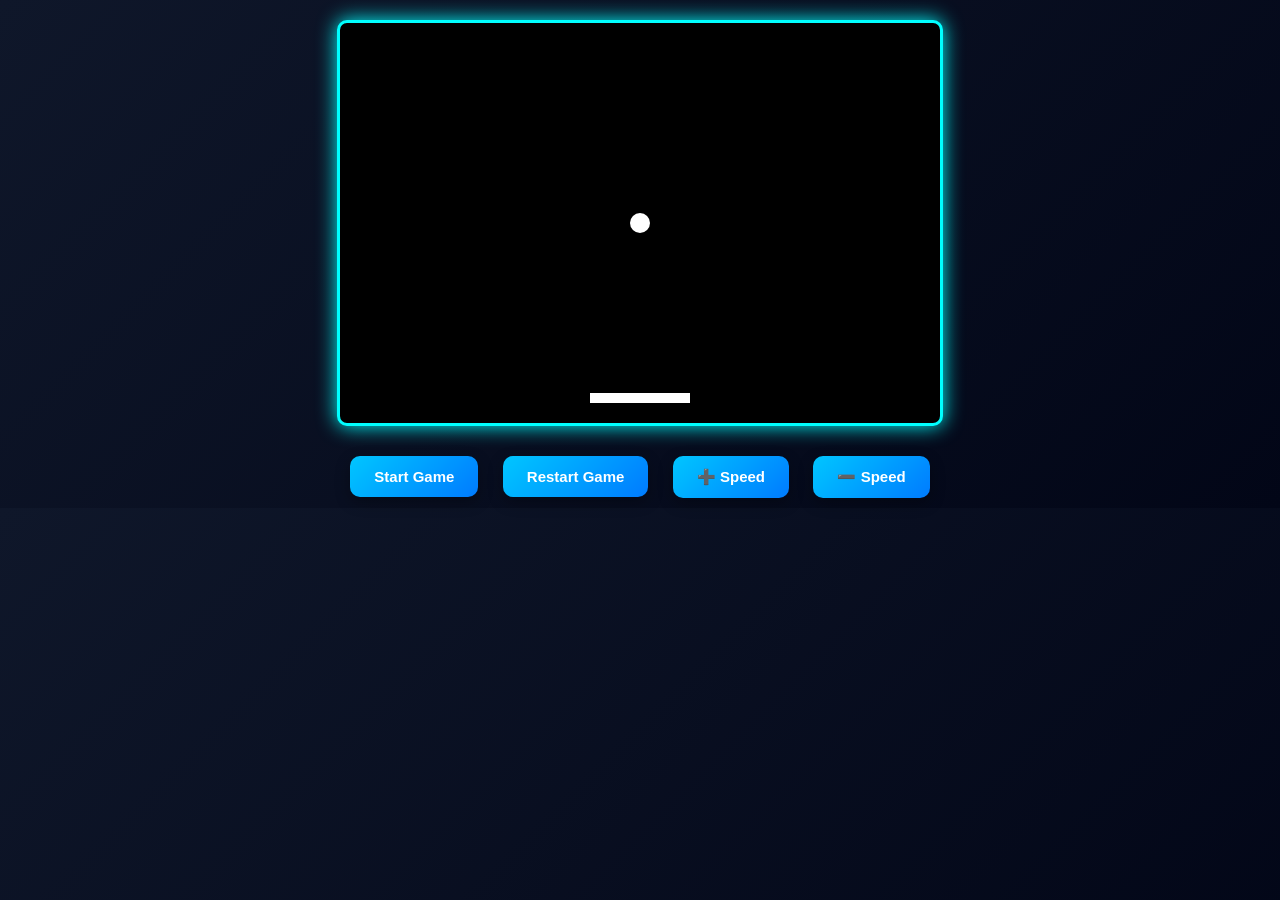
==== index.html @ 1167eeef "Add files via upload" ====
<!DOCTYPE html>
<html lang="en">
<head>
    <meta charset="UTF-8">
    <meta name="viewport" content="width=device-width, initial-scale=1.0">
    <link rel="stylesheet" href="style.css">
    <title>Ping Pong Game</title>
</head>
<body>
    <canvas id="game"></canvas>
    <div class="bnt">
    <button onclick="startGame()">Start Game</button>
    <button onclick="resetGame()" id="reset">Restart Game</button>
    <button onclick="increaseSpeed()">➕ Speed</button>
    <button onclick="decreaseSpeed()">➖ Speed</button>
    </div>
    <script src="script.js"></script>   
</body>
</html>
---- style.css ----
body {
    
    text-align: center;
    font-family: Arial, Helvetica, sans-serif;
    background: linear-gradient(135deg, #0f172a, #020617);
    color: white;
    margin: 0;
}

/* TITLE STYLE (optional if you have h1) */
h1 {
    margin-top: 20px;
    font-size: 32px;
    text-shadow: 0 0 10px cyan;
}

/* CANVAS GAME AREA */
canvas {
    display: block;
    margin: 20px auto;
    background-color: black;
    border: 3px solid cyan;
    border-radius: 10px;
    box-shadow: 0 0 20px cyan;
    
}
,bnt{
    align-items: center;
    justify-content: center;
    display: flex;
    flex-direction: row;
}
/* BUTTON DESIGN */
button {
    
    margin: 10px;
    background: linear-gradient(135deg, #00c6ff, #007bff);
    color: white;
    padding: 12px 24px;
    border: none;
    border-radius: 10px;
    cursor: pointer;
    font-size: 15px;
    font-weight: bold;
    transition: all 0.3s ease;
    box-shadow: 0 5px 15px rgba(0,0,0,0.3);
}

/* BUTTON HOVER EFFECT */
button:hover {
    transform: translateY(-4px) scale(1.05);
    box-shadow: 0 10px 25px rgba(0, 198, 255, 0.6);
}

/* BUTTON ACTIVE CLICK EFFECT */
button:active {
    transform: scale(0.95);
}

/* OPTIONAL BUTTON GROUP */
.controls {
    margin-top: 10px;
}
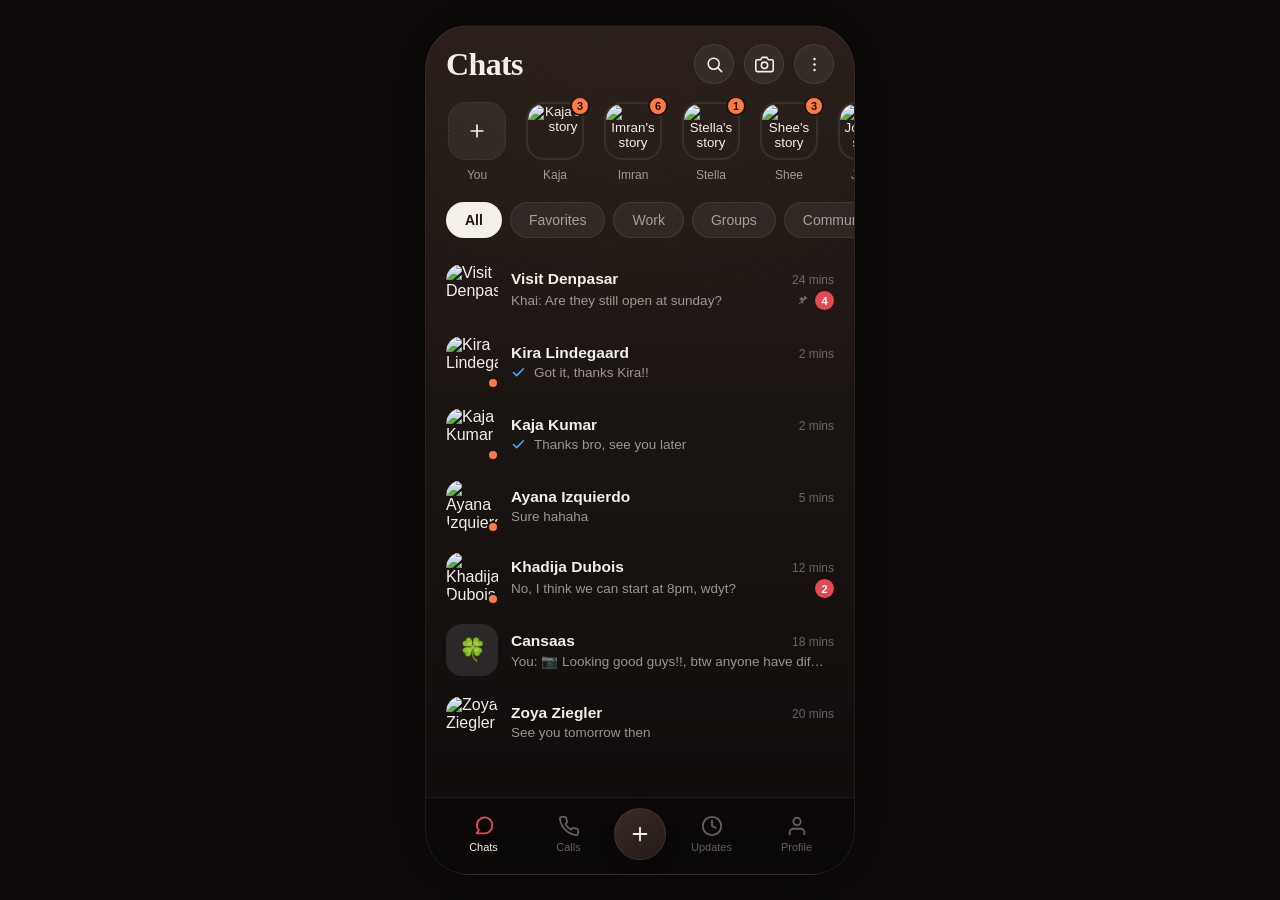
==== commit 02c0315c: "Add files via upload" ====
--- a/index.html
+++ b/index.html
@@ -1,19 +1,73 @@
-<!DOCTYPE html>
-<html lang="en">
-<head>
-    <meta charset="UTF-8">
-    <meta name="viewport" content="width=device-width, initial-scale=1.0">
-    <link rel="stylesheet" href="style.css">
-    <title>Ping Pong Game</title>
-</head>
-<body>
-    <canvas id="game"></canvas>
-    <div class="bnt">
-    <button onclick="startGame()">Start Game</button>
-    <button onclick="resetGame()" id="reset">Restart Game</button>
-    <button onclick="increaseSpeed()">➕ Speed</button>
-    <button onclick="decreaseSpeed()">➖ Speed</button>
-    </div>
-    <script src="script.js"></script>   
-</body>
-</html>+<!DOCTYPE html>
+<html lang="en">
+<head>
+  <meta charset="UTF-8" />
+  <meta name="viewport" content="width=device-width, initial-scale=1.0, viewport-fit=cover" />
+  <title>Chats — MessagingApp</title>
+  <link rel="stylesheet" href="css/style.css" />
+</head>
+<body>
+  <main class="phone-frame">
+
+    <!-- Top bar -->
+    <header class="top-bar">
+      <h1 class="top-bar__title">Chats</h1>
+      <div class="top-bar__actions">
+        <button class="icon-btn" id="search-btn" aria-label="Search chats">
+          <svg viewBox="0 0 24 24" fill="none" stroke="currentColor" stroke-width="2" stroke-linecap="round"><circle cx="11" cy="11" r="7"/><line x1="21" y1="21" x2="16.65" y2="16.65"/></svg>
+        </button>
+        <button class="icon-btn" id="camera-btn" aria-label="Open camera">
+          <svg viewBox="0 0 24 24" fill="none" stroke="currentColor" stroke-width="2" stroke-linecap="round" stroke-linejoin="round"><path d="M23 19a2 2 0 0 1-2 2H3a2 2 0 0 1-2-2V8a2 2 0 0 1 2-2h4l2-3h6l2 3h4a2 2 0 0 1 2 2z"/><circle cx="12" cy="13" r="4"/></svg>
+        </button>
+        <button class="icon-btn" id="menu-btn" aria-label="More options">
+          <svg viewBox="0 0 24 24" fill="currentColor"><circle cx="12" cy="5" r="1.6"/><circle cx="12" cy="12" r="1.6"/><circle cx="12" cy="19" r="1.6"/></svg>
+        </button>
+      </div>
+    </header>
+
+    <!-- Stories / status -->
+    <div class="stories" id="story-list">
+      <!-- populated by index.js -->
+    </div>
+
+    <!-- Filter chips -->
+    <nav class="filters" id="filter-list">
+      <button class="filter-chip is-active" data-filter="all">All</button>
+      <button class="filter-chip" data-filter="favorites">Favorites</button>
+      <button class="filter-chip" data-filter="work">Work</button>
+      <button class="filter-chip" data-filter="groups">Groups</button>
+      <button class="filter-chip" data-filter="communities">Communities</button>
+    </nav>
+
+    <!-- Chat list -->
+    <ul class="chat-list" id="chat-list">
+      <!-- populated by index.js -->
+    </ul>
+
+    <!-- Bottom navigation -->
+    <nav class="bottom-nav">
+      <a class="nav-item is-active" href="index.html">
+        <svg viewBox="0 0 24 24" fill="none" stroke="currentColor" stroke-width="2" stroke-linecap="round" stroke-linejoin="round"><path d="M21 11.5a8.38 8.38 0 0 1-8.5 8.5H4l2.3-3.5A8.38 8.38 0 1 1 21 11.5z"/></svg>
+        Chats
+      </a>
+      <a class="nav-item" href="#" id="calls-tab">
+        <svg viewBox="0 0 24 24" fill="none" stroke="currentColor" stroke-width="2" stroke-linecap="round" stroke-linejoin="round"><path d="M22 16.92v3a2 2 0 0 1-2.18 2 19.79 19.79 0 0 1-8.63-3.07 19.5 19.5 0 0 1-6-6 19.79 19.79 0 0 1-3.07-8.67A2 2 0 0 1 4.11 2h3a2 2 0 0 1 2 1.72c.127.96.361 1.903.7 2.81a2 2 0 0 1-.45 2.11L8.09 9.91a16 16 0 0 0 6 6l1.27-1.27a2 2 0 0 1 2.11-.45c.907.339 1.85.573 2.81.7A2 2 0 0 1 22 16.92z"/></svg>
+        Calls
+      </a>
+      <button class="nav-fab" id="new-chat-btn" aria-label="New chat">
+        <svg viewBox="0 0 24 24" fill="none" stroke="currentColor" stroke-width="2" stroke-linecap="round"><line x1="12" y1="5" x2="12" y2="19"/><line x1="5" y1="12" x2="19" y2="12"/></svg>
+      </button>
+      <a class="nav-item" href="#" id="updates-tab">
+        <svg viewBox="0 0 24 24" fill="none" stroke="currentColor" stroke-width="2" stroke-linecap="round" stroke-linejoin="round"><circle cx="12" cy="12" r="10"/><path d="M12 6v6l4 2"/></svg>
+        Updates
+      </a>
+      <a class="nav-item" href="#" id="profile-tab">
+        <svg viewBox="0 0 24 24" fill="none" stroke="currentColor" stroke-width="2" stroke-linecap="round" stroke-linejoin="round"><path d="M20 21v-2a4 4 0 0 0-4-4H8a4 4 0 0 0-4 4v2"/><circle cx="12" cy="7" r="4"/></svg>
+        Profile
+      </a>
+    </nav>
+  </main>
+
+  <script src="js/index.js"></script>
+</body>
+</html>
--- a/css/style.css
+++ b/css/style.css
@@ -0,0 +1,968 @@
+/* ==========================================================================
+   MessagingApp — shared stylesheet
+   Variables, resets and layout rules shared across index / chat / profile
+   ========================================================================== */
+
+:root {
+  /* Palette (warm, dark, glassy — matches the app's ember-and-charcoal look) */
+  --bg-top: #2a1f1a;
+  --bg-mid: #1b1512;
+  --bg-bottom: #0e0b0a;
+  --accent-ember: #ff7a45;
+  --accent-red: #e5484d;
+  --accent-green: #2ecc71;
+  --accent-blue: #4aa8ff;
+
+  --surface: rgba(255, 255, 255, 0.06);
+  --surface-strong: rgba(255, 255, 255, 0.1);
+  --surface-border: rgba(255, 255, 255, 0.08);
+  --surface-sunken: rgba(0, 0, 0, 0.25);
+
+  --text-primary: #f5efe9;
+  --text-secondary: rgba(245, 239, 233, 0.6);
+  --text-faint: rgba(245, 239, 233, 0.38);
+
+  --bubble-sent: #2c2320;
+  --bubble-sent-border: rgba(255, 255, 255, 0.09);
+  --bubble-received: rgba(255, 255, 255, 0.07);
+
+  --radius-lg: 26px;
+  --radius-md: 18px;
+  --radius-sm: 12px;
+  --radius-pill: 999px;
+
+  --shadow-card: 0 8px 24px rgba(0, 0, 0, 0.35);
+  --shadow-soft: 0 4px 14px rgba(0, 0, 0, 0.25);
+
+  --font-display: "Fraunces", Georgia, serif;
+  --font-body: "Inter", -apple-system, BlinkMacSystemFont, "Segoe UI", sans-serif;
+
+  --nav-height: 76px;
+  --header-height: 64px;
+}
+
+* {
+  box-sizing: border-box;
+  margin: 0;
+  padding: 0;
+}
+
+html,
+body {
+  height: 100%;
+}
+
+body {
+  font-family: var(--font-body);
+  color: var(--text-primary);
+  background:
+    radial-gradient(120% 60% at 50% 0%, var(--bg-top) 0%, transparent 60%),
+    linear-gradient(180deg, var(--bg-top) 0%, var(--bg-mid) 45%, var(--bg-bottom) 100%);
+  min-height: 100vh;
+  -webkit-font-smoothing: antialiased;
+}
+
+button {
+  font-family: inherit;
+  color: inherit;
+  background: none;
+  border: none;
+  cursor: pointer;
+}
+
+input {
+  font-family: inherit;
+  color: inherit;
+}
+
+a {
+  color: inherit;
+  text-decoration: none;
+}
+
+img {
+  display: block;
+  max-width: 100%;
+}
+
+::-webkit-scrollbar {
+  width: 0;
+  height: 0;
+}
+
+:focus-visible {
+  outline: 2px solid var(--accent-ember);
+  outline-offset: 2px;
+}
+
+/* ---------- App shell ---------- */
+
+.phone-frame {
+  max-width: 430px;
+  min-height: 100vh;
+  margin: 0 auto;
+  position: relative;
+  display: flex;
+  flex-direction: column;
+  overflow-x: hidden;
+}
+
+@media (min-width: 431px) {
+  body {
+    background: var(--bg-bottom);
+  }
+
+  .phone-frame {
+    min-height: 100vh;
+    max-height: 100vh;
+    margin-top: 0;
+    box-shadow: 0 0 60px rgba(0, 0, 0, 0.6);
+    background:
+      radial-gradient(120% 60% at 50% 0%, var(--bg-top) 0%, transparent 60%),
+      linear-gradient(180deg, var(--bg-top) 0%, var(--bg-mid) 45%, var(--bg-bottom) 100%);
+  }
+}
+
+.icon-btn {
+  width: 40px;
+  height: 40px;
+  border-radius: var(--radius-pill);
+  background: var(--surface);
+  border: 1px solid var(--surface-border);
+  display: flex;
+  align-items: center;
+  justify-content: center;
+  flex-shrink: 0;
+  transition: background 0.15s ease, transform 0.1s ease;
+}
+
+.icon-btn:active {
+  transform: scale(0.94);
+  background: var(--surface-strong);
+}
+
+.icon-btn svg {
+  width: 19px;
+  height: 19px;
+}
+
+/* ---------- Top bar (shared shape, content differs per page) ---------- */
+
+.top-bar {
+  display: flex;
+  align-items: center;
+  justify-content: space-between;
+  padding: 18px 20px 14px;
+  flex-shrink: 0;
+}
+
+.top-bar__title {
+  font-family: var(--font-display);
+  font-size: 32px;
+  font-weight: 600;
+  letter-spacing: -0.02em;
+}
+
+.top-bar__actions {
+  display: flex;
+  gap: 10px;
+}
+
+/* ---------- Bottom navigation ---------- */
+
+.bottom-nav {
+  position: sticky;
+  bottom: 0;
+  left: 0;
+  right: 0;
+  display: flex;
+  align-items: center;
+  justify-content: space-between;
+  gap: 6px;
+  padding: 10px 18px calc(14px + env(safe-area-inset-bottom, 0px));
+  background: rgba(10, 8, 7, 0.72);
+  backdrop-filter: blur(20px);
+  -webkit-backdrop-filter: blur(20px);
+  border-top: 1px solid var(--surface-border);
+  flex-shrink: 0;
+  z-index: 20;
+}
+
+.nav-item {
+  flex: 1;
+  display: flex;
+  flex-direction: column;
+  align-items: center;
+  gap: 4px;
+  padding: 6px 4px;
+  border-radius: var(--radius-sm);
+  color: var(--text-faint);
+  font-size: 11px;
+  font-weight: 500;
+  transition: color 0.15s ease;
+}
+
+.nav-item svg {
+  width: 22px;
+  height: 22px;
+}
+
+.nav-item.is-active {
+  color: var(--text-primary);
+}
+
+.nav-item.is-active svg {
+  color: var(--accent-red);
+}
+
+.nav-fab {
+  width: 52px;
+  height: 52px;
+  border-radius: var(--radius-pill);
+  background: linear-gradient(145deg, #3a2c26, #221916);
+  border: 1px solid var(--surface-border);
+  display: flex;
+  align-items: center;
+  justify-content: center;
+  box-shadow: var(--shadow-soft);
+  flex-shrink: 0;
+  transition: transform 0.12s ease;
+}
+
+.nav-fab:active {
+  transform: scale(0.92);
+}
+
+.nav-fab svg {
+  width: 22px;
+  height: 22px;
+}
+
+/* ============================================================
+   SCREEN 1 — Chat list / home
+   ============================================================ */
+
+.stories {
+  display: flex;
+  gap: 16px;
+  padding: 4px 20px 20px;
+  overflow-x: auto;
+  flex-shrink: 0;
+}
+
+.story {
+  display: flex;
+  flex-direction: column;
+  align-items: center;
+  gap: 8px;
+  flex-shrink: 0;
+  width: 62px;
+}
+
+.story__ring {
+  position: relative;
+  width: 58px;
+  height: 58px;
+}
+
+.story__avatar {
+  width: 58px;
+  height: 58px;
+  border-radius: 18px;
+  object-fit: cover;
+  border: 2px solid var(--surface-border);
+}
+
+.story--add .story__avatar-wrap {
+  width: 58px;
+  height: 58px;
+  border-radius: 18px;
+  background: var(--surface);
+  border: 1px dashed var(--surface-border);
+  display: flex;
+  align-items: center;
+  justify-content: center;
+}
+
+.story__count {
+  position: absolute;
+  top: -6px;
+  right: -6px;
+  min-width: 20px;
+  height: 20px;
+  padding: 0 5px;
+  border-radius: var(--radius-pill);
+  background: var(--accent-ember);
+  color: #1b1210;
+  font-size: 11px;
+  font-weight: 700;
+  display: flex;
+  align-items: center;
+  justify-content: center;
+  border: 2px solid var(--bg-mid);
+}
+
+.story__name {
+  font-size: 12px;
+  color: var(--text-secondary);
+  white-space: nowrap;
+  overflow: hidden;
+  text-overflow: ellipsis;
+  max-width: 62px;
+}
+
+.filters {
+  display: flex;
+  gap: 8px;
+  padding: 0 20px 16px;
+  overflow-x: auto;
+  flex-shrink: 0;
+}
+
+.filter-chip {
+  flex-shrink: 0;
+  padding: 9px 18px;
+  border-radius: var(--radius-pill);
+  background: var(--surface);
+  border: 1px solid var(--surface-border);
+  font-size: 14px;
+  font-weight: 500;
+  color: var(--text-secondary);
+  white-space: nowrap;
+}
+
+.filter-chip.is-active {
+  background: var(--text-primary);
+  color: #201713;
+  font-weight: 600;
+}
+
+.chat-list {
+  list-style: none;
+  padding: 0 12px calc(var(--nav-height) + 12px);
+  flex: 1;
+  overflow-y: auto;
+}
+
+.chat-item {
+  display: flex;
+  align-items: center;
+  gap: 13px;
+  width: 100%;
+  text-align: left;
+  padding: 10px 8px;
+  border-radius: var(--radius-md);
+  transition: background 0.15s ease;
+}
+
+.chat-item:active {
+  background: var(--surface);
+}
+
+.chat-item__avatar-wrap {
+  position: relative;
+  flex-shrink: 0;
+}
+
+.chat-item__avatar {
+  width: 52px;
+  height: 52px;
+  border-radius: 16px;
+  object-fit: cover;
+}
+
+.chat-item__online {
+  position: absolute;
+  bottom: -1px;
+  right: -1px;
+  width: 12px;
+  height: 12px;
+  border-radius: var(--radius-pill);
+  background: var(--accent-ember);
+  border: 2px solid var(--bg-mid);
+}
+
+.chat-item__body {
+  flex: 1;
+  min-width: 0;
+}
+
+.chat-item__top {
+  display: flex;
+  align-items: baseline;
+  justify-content: space-between;
+  gap: 8px;
+}
+
+.chat-item__name {
+  font-size: 15.5px;
+  font-weight: 600;
+  white-space: nowrap;
+  overflow: hidden;
+  text-overflow: ellipsis;
+}
+
+.chat-item__time {
+  font-size: 12px;
+  color: var(--text-faint);
+  flex-shrink: 0;
+}
+
+.chat-item__preview {
+  display: flex;
+  align-items: center;
+  gap: 8px;
+  margin-top: 3px;
+}
+
+.chat-item__message {
+  font-size: 13.5px;
+  color: var(--text-secondary);
+  white-space: nowrap;
+  overflow: hidden;
+  text-overflow: ellipsis;
+  flex: 1;
+}
+
+.chat-item__message b {
+  color: var(--text-primary);
+  font-weight: 600;
+}
+
+.chat-item__meta {
+  display: flex;
+  align-items: center;
+  gap: 6px;
+  flex-shrink: 0;
+}
+
+.pin-icon {
+  width: 13px;
+  height: 13px;
+  color: var(--text-faint);
+}
+
+.unread-badge {
+  min-width: 19px;
+  height: 19px;
+  padding: 0 5px;
+  border-radius: var(--radius-pill);
+  background: var(--accent-red);
+  color: #fff;
+  font-size: 11px;
+  font-weight: 700;
+  display: flex;
+  align-items: center;
+  justify-content: center;
+}
+
+.check-icon {
+  width: 15px;
+  height: 15px;
+  color: var(--text-faint);
+  flex-shrink: 0;
+}
+
+.check-icon.is-read {
+  color: var(--accent-blue);
+}
+
+/* ============================================================
+   SCREEN 2 — Individual chat
+   ============================================================ */
+
+.chat-header {
+  display: flex;
+  align-items: center;
+  gap: 11px;
+  padding: 16px 16px 14px;
+  flex-shrink: 0;
+}
+
+.chat-header__profile {
+  display: flex;
+  align-items: center;
+  gap: 11px;
+  flex: 1;
+  min-width: 0;
+  text-align: left;
+  border-radius: var(--radius-sm);
+  padding: 4px;
+  margin: -4px;
+}
+
+.chat-header__avatar {
+  width: 40px;
+  height: 40px;
+  border-radius: 13px;
+  object-fit: cover;
+  flex-shrink: 0;
+}
+
+.chat-header__info {
+  min-width: 0;
+}
+
+.chat-header__name {
+  font-size: 15.5px;
+  font-weight: 600;
+  white-space: nowrap;
+  overflow: hidden;
+  text-overflow: ellipsis;
+}
+
+.chat-header__status {
+  font-size: 12px;
+  color: var(--text-faint);
+  white-space: nowrap;
+  overflow: hidden;
+  text-overflow: ellipsis;
+}
+
+.chat-header__actions {
+  display: flex;
+  gap: 8px;
+  flex-shrink: 0;
+}
+
+.message-list {
+  list-style: none;
+  flex: 1;
+  overflow-y: auto;
+  padding: 8px 16px 20px;
+  display: flex;
+  flex-direction: column;
+  gap: 14px;
+}
+
+.message-list__timestamp {
+  align-self: center;
+  font-size: 11.5px;
+  color: var(--text-faint);
+  margin: 4px 0;
+}
+
+.message-row {
+  display: flex;
+  align-items: flex-end;
+  gap: 8px;
+  max-width: 88%;
+}
+
+.message-row.is-sent {
+  align-self: flex-end;
+  flex-direction: row-reverse;
+}
+
+.message-row__avatar {
+  width: 26px;
+  height: 26px;
+  border-radius: 9px;
+  object-fit: cover;
+  flex-shrink: 0;
+}
+
+.message-row__group {
+  display: flex;
+  flex-direction: column;
+  gap: 4px;
+  min-width: 0;
+}
+
+.message-row__sender {
+  font-size: 12px;
+  font-weight: 600;
+  color: var(--accent-ember);
+  margin: 0 4px 2px;
+}
+
+.message-bubble {
+  padding: 11px 15px;
+  border-radius: var(--radius-md);
+  font-size: 14.5px;
+  line-height: 1.4;
+  background: var(--bubble-received);
+  border: 1px solid var(--surface-border);
+  word-wrap: break-word;
+}
+
+.is-sent .message-bubble {
+  background: var(--bubble-sent);
+  border-color: var(--bubble-sent-border);
+  border-bottom-right-radius: 6px;
+}
+
+.is-received .message-bubble {
+  border-bottom-left-radius: 6px;
+}
+
+.message-bubble--mention .mention {
+  color: var(--accent-ember);
+  font-weight: 600;
+}
+
+.message-media {
+  position: relative;
+  display: flex;
+  border-radius: var(--radius-md);
+  overflow: hidden;
+  width: 240px;
+  border: 1px solid var(--surface-border);
+}
+
+.message-media img {
+  width: 33.33%;
+  height: 110px;
+  object-fit: cover;
+  flex-shrink: 0;
+}
+
+.message-media__overlay {
+  position: absolute;
+  inset: 0;
+  left: 66.66%;
+  background: rgba(10, 8, 7, 0.55);
+  color: #fff;
+  font-size: 12.5px;
+  font-weight: 600;
+  display: flex;
+  align-items: center;
+  justify-content: center;
+  text-align: center;
+}
+
+.message-reactions {
+  display: flex;
+  gap: 6px;
+  margin-top: 4px;
+}
+
+.reaction-pill {
+  display: flex;
+  align-items: center;
+  gap: 4px;
+  padding: 4px 9px;
+  border-radius: var(--radius-pill);
+  background: var(--surface-strong);
+  border: 1px solid var(--surface-border);
+  font-size: 12px;
+  font-weight: 600;
+}
+
+.chat-composer {
+  display: flex;
+  align-items: center;
+  gap: 10px;
+  padding: 10px 14px calc(16px + env(safe-area-inset-bottom, 0px));
+  flex-shrink: 0;
+}
+
+.chat-composer__input-wrap {
+  flex: 1;
+  display: flex;
+  align-items: center;
+  gap: 10px;
+  padding: 8px 10px 8px 18px;
+  border-radius: var(--radius-pill);
+  background: var(--surface);
+  border: 1px solid var(--surface-border);
+}
+
+.chat-composer__input {
+  flex: 1;
+  background: none;
+  border: none;
+  font-size: 14.5px;
+  color: var(--text-primary);
+  min-width: 0;
+}
+
+.chat-composer__input::placeholder {
+  color: var(--text-faint);
+}
+
+.chat-composer__camera {
+  width: 30px;
+  height: 30px;
+  border-radius: var(--radius-pill);
+  background: var(--surface-strong);
+  display: flex;
+  align-items: center;
+  justify-content: center;
+  flex-shrink: 0;
+}
+
+.chat-composer__camera svg {
+  width: 15px;
+  height: 15px;
+}
+
+.chat-composer__send {
+  width: 44px;
+  height: 44px;
+  border-radius: var(--radius-pill);
+  background: linear-gradient(145deg, #3a2c26, #221916);
+  border: 1px solid var(--surface-border);
+  display: flex;
+  align-items: center;
+  justify-content: center;
+  flex-shrink: 0;
+  transition: transform 0.12s ease;
+}
+
+.chat-composer__send:active {
+  transform: scale(0.92);
+}
+
+.chat-composer__send svg {
+  width: 19px;
+  height: 19px;
+}
+
+/* ============================================================
+   SCREEN 3 — Contact profile
+   ============================================================ */
+
+.profile-header {
+  display: flex;
+  align-items: center;
+  justify-content: space-between;
+  padding: 18px 20px;
+  flex-shrink: 0;
+}
+
+.profile-hero {
+  display: flex;
+  flex-direction: column;
+  align-items: center;
+  gap: 14px;
+  padding: 4px 20px 26px;
+  flex-shrink: 0;
+}
+
+.profile-hero__avatar-wrap {
+  position: relative;
+  width: 96px;
+  height: 96px;
+}
+
+.profile-hero__avatar {
+  width: 96px;
+  height: 96px;
+  border-radius: var(--radius-pill);
+  object-fit: cover;
+  border: 2px solid var(--surface-border);
+}
+
+.profile-hero__status-dot {
+  position: absolute;
+  bottom: 4px;
+  right: 4px;
+  width: 16px;
+  height: 16px;
+  border-radius: var(--radius-pill);
+  background: var(--accent-ember);
+  border: 3px solid var(--bg-mid);
+}
+
+.profile-hero__name {
+  font-family: var(--font-display);
+  font-size: 22px;
+  font-weight: 600;
+  letter-spacing: -0.01em;
+  text-align: center;
+}
+
+.profile-hero__phone {
+  font-size: 13.5px;
+  color: var(--text-faint);
+  margin-top: -8px;
+}
+
+.profile-content {
+  flex: 1;
+  overflow-y: auto;
+  padding: 0 20px calc(var(--nav-height));
+  display: flex;
+  flex-direction: column;
+  gap: 22px;
+}
+
+.stat-row {
+  display: flex;
+  gap: 10px;
+}
+
+.stat-card {
+  flex: 1;
+  padding: 14px 10px;
+  border-radius: var(--radius-md);
+  background: var(--surface);
+  border: 1px solid var(--surface-border);
+  text-align: center;
+}
+
+.stat-card__value {
+  font-size: 17px;
+  font-weight: 700;
+}
+
+.stat-card__label {
+  font-size: 12px;
+  color: var(--text-secondary);
+  margin-top: 2px;
+}
+
+.section-label {
+  display: flex;
+  align-items: center;
+  justify-content: space-between;
+  font-size: 15px;
+  font-weight: 600;
+  margin-bottom: 12px;
+}
+
+.section-label svg {
+  width: 16px;
+  height: 16px;
+  color: var(--text-faint);
+}
+
+.media-grid {
+  display: grid;
+  grid-template-columns: repeat(4, 1fr);
+  gap: 8px;
+}
+
+.media-grid__item {
+  position: relative;
+  aspect-ratio: 1 / 1.15;
+  border-radius: var(--radius-sm);
+  overflow: hidden;
+}
+
+.media-grid__item img {
+  width: 100%;
+  height: 100%;
+  object-fit: cover;
+}
+
+.media-grid__more {
+  position: absolute;
+  inset: 0;
+  background: rgba(10, 8, 7, 0.55);
+  color: #fff;
+  font-weight: 700;
+  font-size: 15px;
+  display: flex;
+  align-items: center;
+  justify-content: center;
+}
+
+.option-list {
+  list-style: none;
+  border-radius: var(--radius-lg);
+  background: var(--surface);
+  border: 1px solid var(--surface-border);
+  overflow: hidden;
+}
+
+.option-item {
+  display: flex;
+  align-items: center;
+  gap: 13px;
+  width: 100%;
+  padding: 15px 16px;
+  text-align: left;
+  border-bottom: 1px solid var(--surface-border);
+  font-size: 14.5px;
+  font-weight: 500;
+}
+
+.option-item:last-child {
+  border-bottom: none;
+}
+
+.option-item__icon {
+  width: 20px;
+  height: 20px;
+  color: var(--text-secondary);
+  flex-shrink: 0;
+}
+
+.option-item__label {
+  flex: 1;
+}
+
+.option-item__chevron {
+  width: 16px;
+  height: 16px;
+  color: var(--text-faint);
+  flex-shrink: 0;
+}
+
+.toggle {
+  position: relative;
+  width: 42px;
+  height: 25px;
+  border-radius: var(--radius-pill);
+  background: var(--surface-strong);
+  border: 1px solid var(--surface-border);
+  flex-shrink: 0;
+  transition: background 0.2s ease;
+}
+
+.toggle__knob {
+  position: absolute;
+  top: 2px;
+  left: 2px;
+  width: 19px;
+  height: 19px;
+  border-radius: var(--radius-pill);
+  background: var(--text-primary);
+  transition: transform 0.2s ease;
+}
+
+.toggle.is-on {
+  background: var(--accent-ember);
+}
+
+.toggle.is-on .toggle__knob {
+  transform: translateX(17px);
+}
+
+/* ============================================================
+   Responsive — larger screens
+   ============================================================ */
+
+@media (min-width: 431px) {
+  body {
+    display: flex;
+    align-items: center;
+    justify-content: center;
+    padding: 24px 0;
+  }
+
+  .phone-frame {
+    border-radius: 44px;
+    min-height: 850px;
+    max-height: 850px;
+    border: 1px solid rgba(255, 255, 255, 0.06);
+  }
+
+  .chat-list,
+  .message-list,
+  .profile-content {
+    scrollbar-width: none;
+  }
+}
+
+@media (max-width: 360px) {
+  .top-bar__title {
+    font-size: 27px;
+  }
+
+  .stat-card__value {
+    font-size: 15px;
+  }
+}
